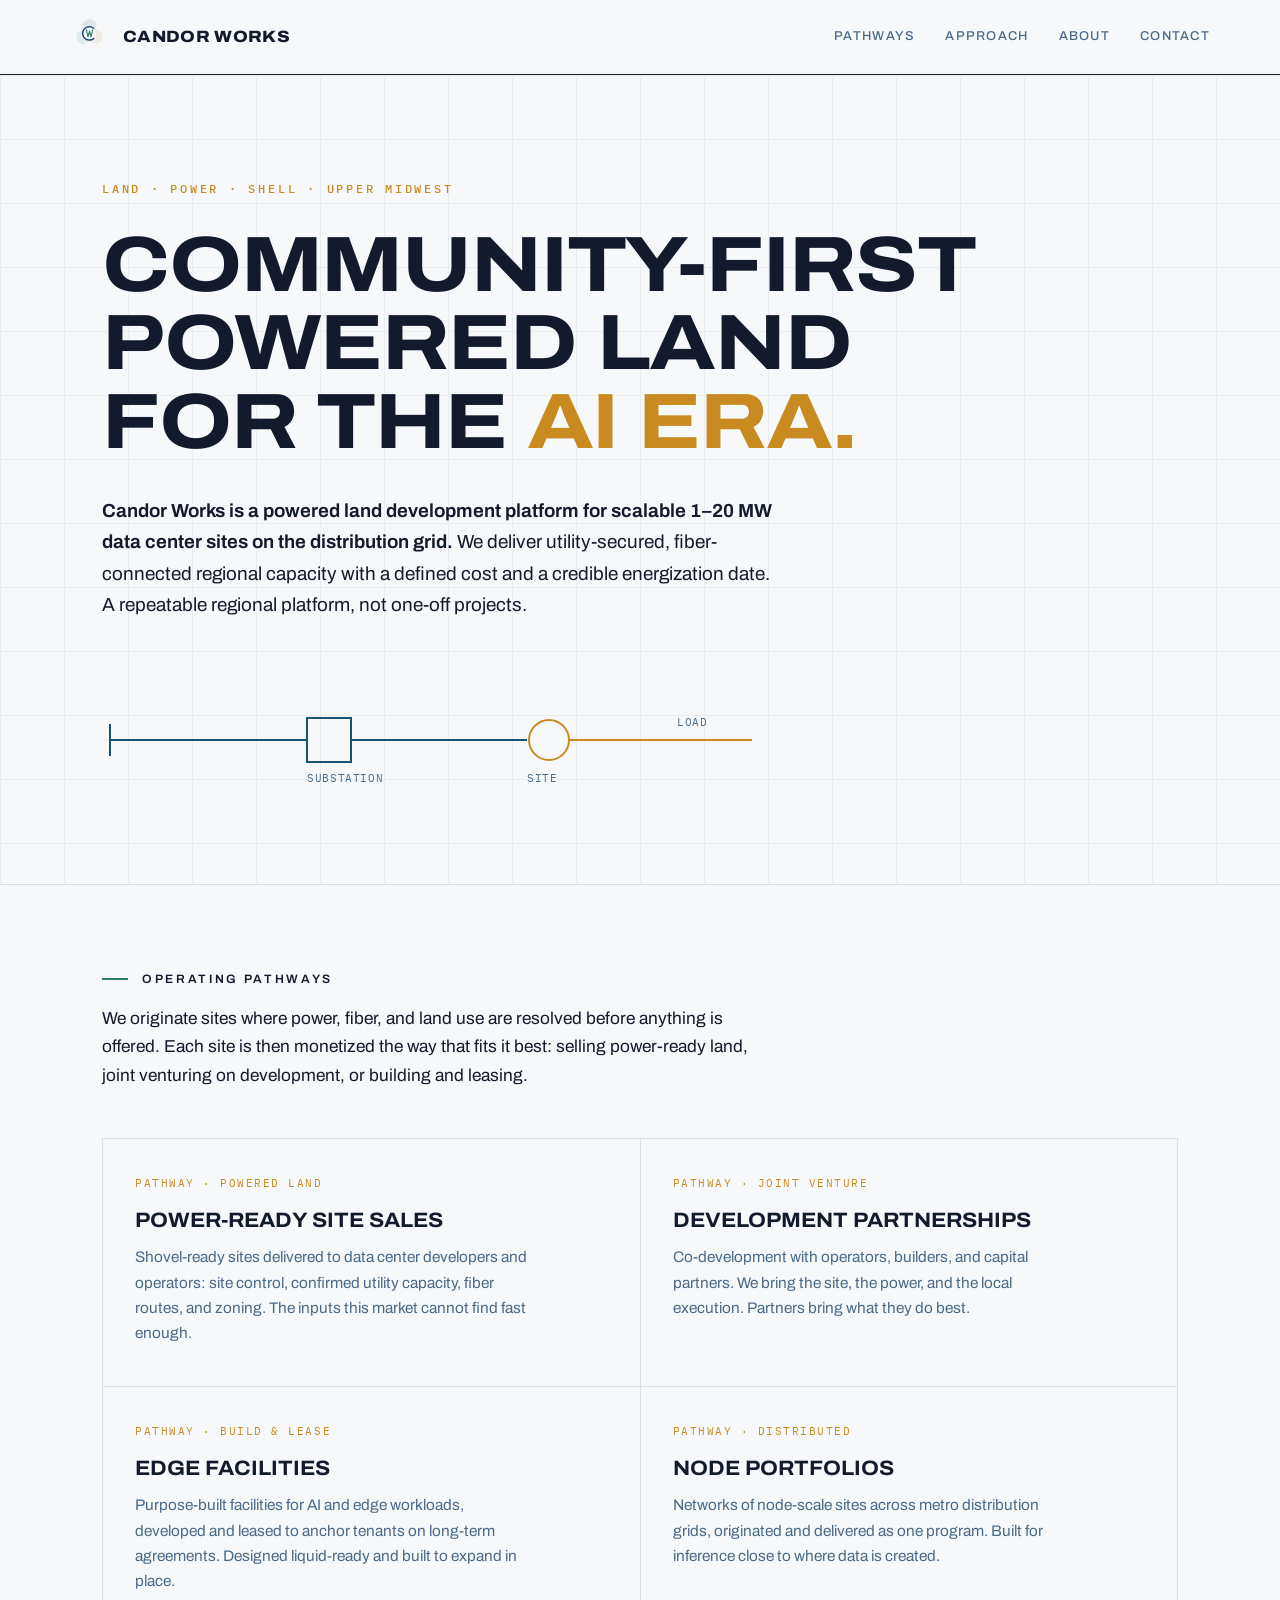
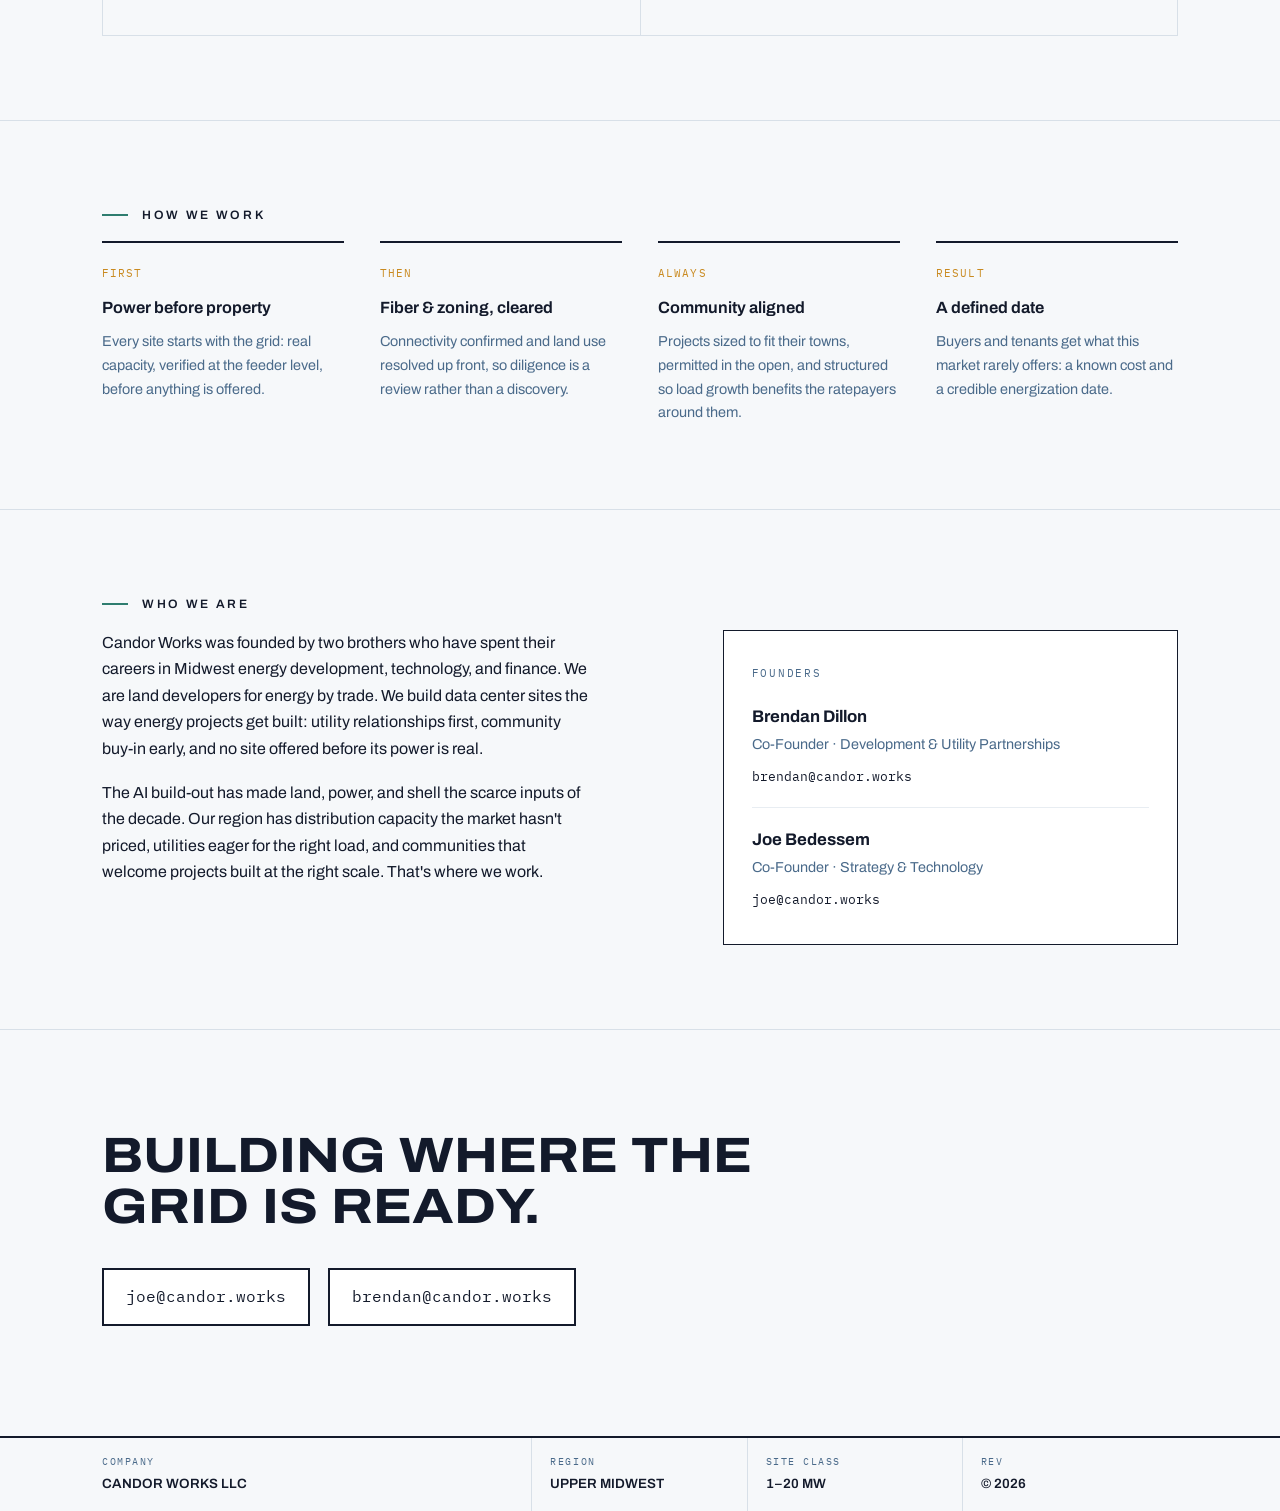
==== index.html @ 92f743b9 "Add Candor Works single-page site" ====
<!DOCTYPE html>
<html lang="en">
<head>
<meta charset="UTF-8">
<meta name="viewport" content="width=device-width, initial-scale=1.0">
<title>Candor Works | Community-first powered land for the AI era</title>
<meta name="description" content="Candor Works is a community-first powered land development platform for 1–20 MW data center sites on Upper Midwest distribution grids, delivered with utility-secured capacity, fiber, and a defined energization date.">
<link rel="preconnect" href="https://fonts.googleapis.com">
<link rel="preconnect" href="https://fonts.gstatic.com" crossorigin>
<link href="https://fonts.googleapis.com/css2?family=Archivo:wdth,wght@62..125,300..800&family=IBM+Plex+Mono:wght@400;500&display=swap" rel="stylesheet">
<style>
  :root{
    --paper:#F6F8FA;
    --ink:#131A2B;
    --slate:#4A6A8A;
    --line:#D8E0E8;
    --hair:#E8EDF2;
    --flag:#C98A20; --flagb:#E0A832; --teal:#2E7D6F; --blue:#1A5276;
    --maxw:1140px;
  }
  *{margin:0;padding:0;box-sizing:border-box}
  html{scroll-behavior:smooth}
  body{
    background:var(--paper);
    color:var(--ink);
    font-family:'Archivo',system-ui,-apple-system,sans-serif;
    line-height:1.65;
  }
  ::selection{background:var(--flag);color:#fff}
  a{color:inherit}
  .mono{font-family:'IBM Plex Mono',ui-monospace,monospace}
  .wrap{max-width:var(--maxw);margin:0 auto;padding:0 32px}

  /* header */
  .topbar{border-bottom:1px solid var(--ink);background:var(--paper);position:sticky;top:0;z-index:10}
  .toprow{display:flex;justify-content:space-between;align-items:center;padding:18px 0}
  .brand{display:flex;align-items:center;gap:14px;font-weight:800;letter-spacing:.02em;font-size:1.02rem;font-variation-settings:'wdth' 112;text-decoration:none}
  .brand svg.logo{height:38px;width:auto;display:block}
  .brand .dash{color:var(--flag)}
  nav{display:flex;gap:30px}
  nav a{font-size:.8rem;letter-spacing:.1em;text-transform:uppercase;text-decoration:none;color:var(--slate);font-weight:500}
  nav a:hover,nav a:focus-visible{color:var(--ink);outline:none}
  @media(max-width:760px){nav{display:none}}

  /* hero */
  .hero{padding:104px 0 84px;border-bottom:1px solid var(--line);background:
    linear-gradient(var(--hair) 1px, transparent 1px),
    linear-gradient(90deg, var(--hair) 1px, transparent 1px);
    background-size:64px 64px}
  .kicker{font-size:.72rem;letter-spacing:.24em;color:var(--flag);font-weight:500;margin-bottom:28px}
  h1{font-weight:740;font-variation-settings:'wdth' 116;font-size:clamp(2.5rem,6.6vw,4.9rem);
     line-height:1.0;letter-spacing:-.015em;text-transform:uppercase;max-width:17ch}
  h1 em{font-style:normal;color:var(--flag)}
  .thesis{margin-top:34px;max-width:62ch;font-size:clamp(1.02rem,1.5vw,1.18rem)}
  .thesis strong{font-weight:650}
  .oneline{margin-top:60px;width:100%;max-width:660px}
  .oneline svg{width:100%;height:auto;display:block}
  .draw{stroke:var(--blue);stroke-width:2;fill:none}
  .draw.flag{stroke:var(--flag)}
  .lbl{font-family:'IBM Plex Mono',monospace;font-size:10.5px;fill:var(--slate);letter-spacing:.06em}
  @media(prefers-reduced-motion:no-preference){
    .anim{stroke-dasharray:900;stroke-dashoffset:900;animation:draw 2.1s ease forwards .25s}
    @keyframes draw{to{stroke-dashoffset:0}}
  }

  section{padding:84px 0;border-bottom:1px solid var(--line)}
  .eyebrow{display:flex;gap:14px;align-items:center;margin-bottom:16px}
  .eyebrow .tick{width:26px;height:2px;background:var(--teal)}
  .eyebrow h2{font-size:.76rem;letter-spacing:.22em;font-weight:600;text-transform:uppercase}
  .lede{max-width:66ch;font-size:1.08rem;margin-bottom:48px;color:var(--ink)}

  /* pathways */
  .paths{display:grid;grid-template-columns:repeat(2,1fr);gap:1px;background:var(--line);border:1px solid var(--line)}
  .path{background:var(--paper);padding:36px 32px 40px;position:relative}
  .path .id{font-size:.68rem;color:var(--flag);letter-spacing:.14em;margin-bottom:16px}
  .path h3{font-size:1.3rem;font-weight:700;font-variation-settings:'wdth' 108;line-height:1.15;margin-bottom:12px;text-transform:uppercase}
  .path p{color:var(--slate);font-size:.96rem;max-width:44ch}
  @media(max-width:820px){.paths{grid-template-columns:1fr}}

  /* approach */
  .steps{display:grid;grid-template-columns:repeat(4,1fr);gap:36px}
  .step{border-top:2px solid var(--ink);padding-top:16px}
  .step .mono{font-size:.7rem;color:var(--flag);letter-spacing:.1em}
  .step h4{font-size:1.02rem;font-weight:650;margin:10px 0 8px}
  .step p{font-size:.9rem;color:var(--slate)}
  @media(max-width:860px){.steps{grid-template-columns:repeat(2,1fr)}}
  @media(max-width:520px){.steps{grid-template-columns:1fr}}

  /* about */
  .about{display:grid;grid-template-columns:1.1fr .9fr;gap:64px;align-items:start}
  .about p{max-width:54ch}
  .about p + p{margin-top:18px}
  .founders{border:1px solid var(--ink);background:#fff;padding:28px 28px 32px}
  .founders > .mono{font-size:.68rem;letter-spacing:.16em;color:var(--slate)}
  .fblock{margin-top:18px;padding-top:18px;border-top:1px solid var(--hair)}
  .fblock:first-of-type{border-top:none;padding-top:0}
  .fname{font-weight:700;font-size:1.05rem}
  .frole{color:var(--slate);font-size:.9rem;margin:2px 0 6px}
  .femail{font-family:'IBM Plex Mono',monospace;font-size:.82rem;text-decoration:none;color:var(--ink)}
  .femail:hover{color:var(--blue)}
  @media(max-width:860px){.about{grid-template-columns:1fr}}

  /* contact */
  .contact{padding:100px 0 110px;border-bottom:none;text-align:left}
  .contact h2{font-size:clamp(1.9rem,4.4vw,3.1rem);font-weight:740;font-variation-settings:'wdth' 114;
    text-transform:uppercase;line-height:1.03;max-width:20ch}
  .mails{display:flex;gap:18px;flex-wrap:wrap;margin-top:36px}
  .mail{display:inline-block;font-family:'IBM Plex Mono',monospace;font-size:.98rem;
    color:var(--ink);text-decoration:none;border:2px solid var(--ink);padding:14px 22px;
    transition:background .15s,color .15s;background:#fff}
  .mail:hover,.mail:focus-visible{background:var(--blue);border-color:var(--blue);color:#fff;outline:none}
  .mail:focus-visible{box-shadow:0 0 0 3px var(--flag)}

  footer{border-top:2px solid var(--ink)}
  .tblock{display:grid;grid-template-columns:2fr 1fr 1fr 1fr}
  .tcell{border-right:1px solid var(--line);padding:16px 18px}
  .tcell:first-child{padding-left:0}
  .tcell:last-child{border-right:none}
  .tcell .mono{font-size:.6rem;letter-spacing:.16em;color:var(--slate);display:block;margin-bottom:3px}
  .tcell div:last-child{font-size:.84rem;font-weight:600}
  @media(max-width:720px){.tblock{grid-template-columns:1fr 1fr}.tcell{padding-left:0}}
</style>
</head>
<body>

<div class="topbar">
  <div class="wrap toprow">
    <a class="brand" href="#top"><svg class="logo" viewBox="0 0 76 74" fill="none" role="img" aria-label="Candor Works mark"><path d="M49.95 22.44L38.00 29.34L26.05 22.44L26.05 8.64L38.00 1.74L49.95 8.64z" fill="#1a5276" opacity="0.1" stroke="#1a5276" stroke-width="1.3"/><path d="M25.48 23.43L37.43 30.33L37.43 44.13L25.48 51.03L13.53 44.13L13.53 30.33z" fill="#2e7d6f" opacity="0.1" stroke="#2e7d6f" stroke-width="1.3"/><path d="M38.57 44.13L38.57 30.33L50.52 23.43L62.47 30.33L62.47 44.13L50.52 51.03z" fill="#c98a20" opacity="0.1" stroke="#c98a20" stroke-width="1.3"/><circle cx="38" cy="30" r="13" fill="white"/><path d="M46 20 A13 13 0 1 0 46 40" stroke="#1a5276" stroke-width="3" fill="none" stroke-linecap="round"/><path d="M32 23L35 37L38 25.5L41 37L44 23" stroke="#2e7d6f" stroke-width="2.2" fill="none" stroke-linecap="round" stroke-linejoin="round"/></svg><span>CANDOR&nbsp;WORKS</span></a>
    <nav>
      <a href="#pathways">Pathways</a>
      <a href="#approach">Approach</a>
      <a href="#about">About</a>
      <a href="#contact">Contact</a>
    </nav>
  </div>
</div>

<div class="hero" id="top">
  <div class="wrap">
    <div class="kicker mono">LAND · POWER · SHELL · UPPER MIDWEST</div>
    <h1>Community-first powered land for the <em>AI era.</em></h1>
    <p class="thesis"><strong>Candor Works is a powered land development platform for scalable 1–20&nbsp;MW data center sites on the distribution grid.</strong> We deliver utility-secured, fiber-connected regional capacity with a defined cost and a credible energization date. A repeatable regional platform, not one-off projects.</p>
    <div class="oneline" aria-hidden="true">
      <svg viewBox="0 0 660 120" xmlns="http://www.w3.org/2000/svg">
        <line class="draw anim" x1="8" y1="60" x2="205" y2="60"/>
        <rect class="draw" x="205" y="38" width="44" height="44"/>
        <line class="draw anim" x1="249" y1="60" x2="425" y2="60"/>
        <circle class="draw flag" cx="447" cy="60" r="20"/>
        <line class="draw anim flag" x1="467" y1="60" x2="650" y2="60"/>
        <line class="draw" x1="8" y1="44" x2="8" y2="76"/>
        <text class="lbl" x="205" y="102">SUBSTATION</text>
        <text class="lbl" x="425" y="102">SITE</text>
        <text class="lbl" x="575" y="46">LOAD</text>
      </svg>
    </div>
  </div>
</div>

<section id="pathways">
  <div class="wrap">
    <div class="eyebrow"><div class="tick"></div><h2>Operating pathways</h2></div>
    <p class="lede">We originate sites where power, fiber, and land use are resolved before anything is offered. Each site is then monetized the way that fits it best: selling power-ready land, joint venturing on development, or building and leasing.</p>
    <div class="paths">
      <div class="path">
        <div class="id mono">PATHWAY · POWERED LAND</div>
        <h3>Power-Ready Site Sales</h3>
        <p>Shovel-ready sites delivered to data center developers and operators: site control, confirmed utility capacity, fiber routes, and zoning. The inputs this market cannot find fast enough.</p>
      </div>
      <div class="path">
        <div class="id mono">PATHWAY · JOINT VENTURE</div>
        <h3>Development Partnerships</h3>
        <p>Co-development with operators, builders, and capital partners. We bring the site, the power, and the local execution. Partners bring what they do best.</p>
      </div>
      <div class="path">
        <div class="id mono">PATHWAY · BUILD &amp; LEASE</div>
        <h3>Edge Facilities</h3>
        <p>Purpose-built facilities for AI and edge workloads, developed and leased to anchor tenants on long-term agreements. Designed liquid-ready and built to expand in place.</p>
      </div>
      <div class="path">
        <div class="id mono">PATHWAY · DISTRIBUTED</div>
        <h3>Node Portfolios</h3>
        <p>Networks of node-scale sites across metro distribution grids, originated and delivered as one program. Built for inference close to where data is created.</p>
      </div>
    </div>
  </div>
</section>

<section id="approach">
  <div class="wrap">
    <div class="eyebrow"><div class="tick"></div><h2>How we work</h2></div>
    <div class="steps">
      <div class="step">
        <span class="mono">FIRST</span>
        <h4>Power before property</h4>
        <p>Every site starts with the grid: real capacity, verified at the feeder level, before anything is offered.</p>
      </div>
      <div class="step">
        <span class="mono">THEN</span>
        <h4>Fiber &amp; zoning, cleared</h4>
        <p>Connectivity confirmed and land use resolved up front, so diligence is a review rather than a discovery.</p>
      </div>
      <div class="step">
        <span class="mono">ALWAYS</span>
        <h4>Community aligned</h4>
        <p>Projects sized to fit their towns, permitted in the open, and structured so load growth benefits the ratepayers around them.</p>
      </div>
      <div class="step">
        <span class="mono">RESULT</span>
        <h4>A defined date</h4>
        <p>Buyers and tenants get what this market rarely offers: a known cost and a credible energization date.</p>
      </div>
    </div>
  </div>
</section>

<section id="about">
  <div class="wrap">
    <div class="eyebrow"><div class="tick"></div><h2>Who we are</h2></div>
    <div class="about">
      <div>
        <p>Candor Works was founded by two brothers who have spent their careers in Midwest energy development, technology, and finance. We are land developers for energy by trade. We build data center sites the way energy projects get built: utility relationships first, community buy-in early, and no site offered before its power is real.</p>
        <p>The AI build-out has made land, power, and shell the scarce inputs of the decade. Our region has distribution capacity the market hasn't priced, utilities eager for the right load, and communities that welcome projects built at the right scale. That's where we work.</p>
      </div>
      <div class="founders">
        <span class="mono">FOUNDERS</span>
        <div class="fblock">
          <div class="fname">Brendan Dillon</div>
          <div class="frole">Co-Founder · Development &amp; Utility Partnerships</div>
          <a class="femail" href="mailto:brendan@candor.works">brendan@candor.works</a>
        </div>
        <div class="fblock">
          <div class="fname">Joe Bedessem</div>
          <div class="frole">Co-Founder · Strategy &amp; Technology</div>
          <a class="femail" href="mailto:joe@candor.works">joe@candor.works</a>
        </div>
      </div>
    </div>
  </div>
</section>

<section class="contact" id="contact">
  <div class="wrap">
    <h2>Building where the grid is ready.</h2>
    <div class="mails">
      <a class="mail" href="mailto:joe@candor.works">joe@candor.works</a>
      <a class="mail" href="mailto:brendan@candor.works">brendan@candor.works</a>
    </div>
  </div>
</section>

<footer>
  <div class="wrap">
    <div class="tblock">
      <div class="tcell"><span class="mono">COMPANY</span><div>CANDOR WORKS LLC</div></div>
      <div class="tcell"><span class="mono">REGION</span><div>UPPER MIDWEST</div></div>
      <div class="tcell"><span class="mono">SITE CLASS</span><div>1–20 MW</div></div>
      <div class="tcell"><span class="mono">REV</span><div>© 2026</div></div>
    </div>
  </div>
</footer>
</body>
</html>
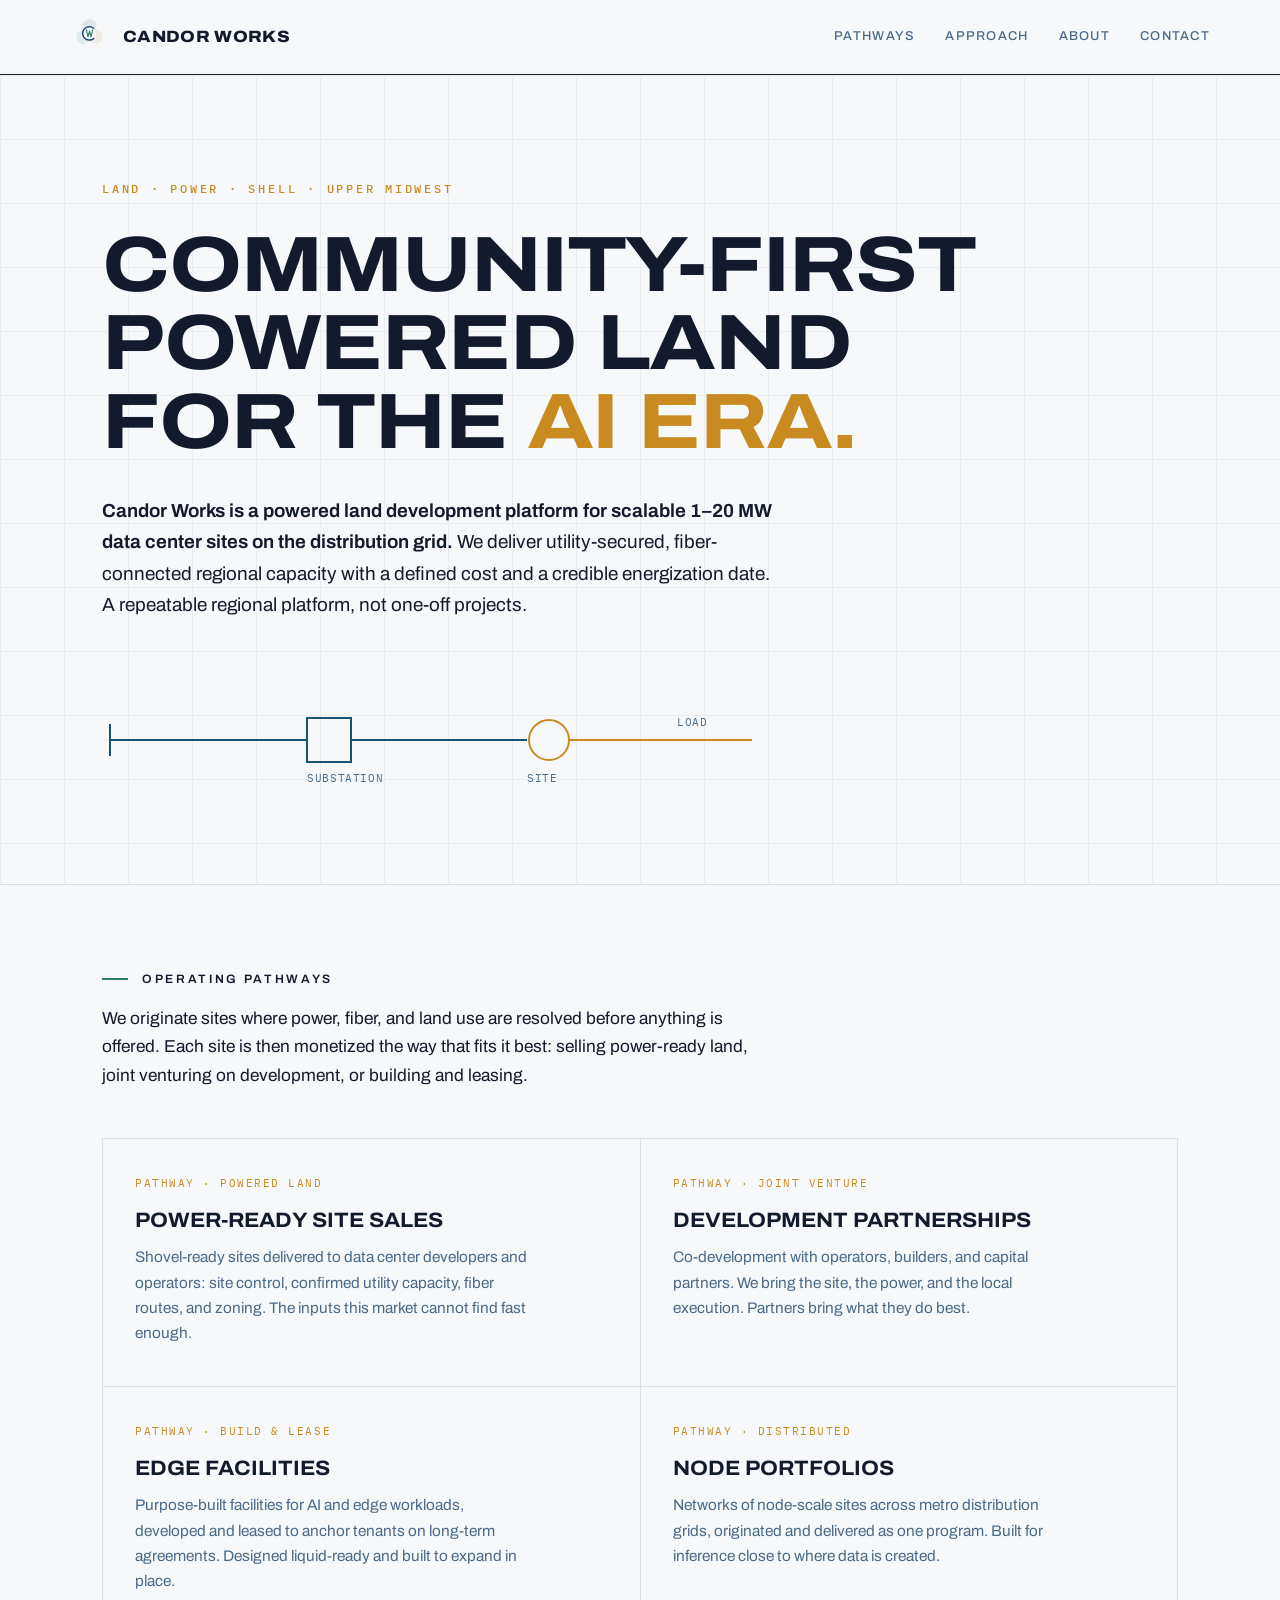
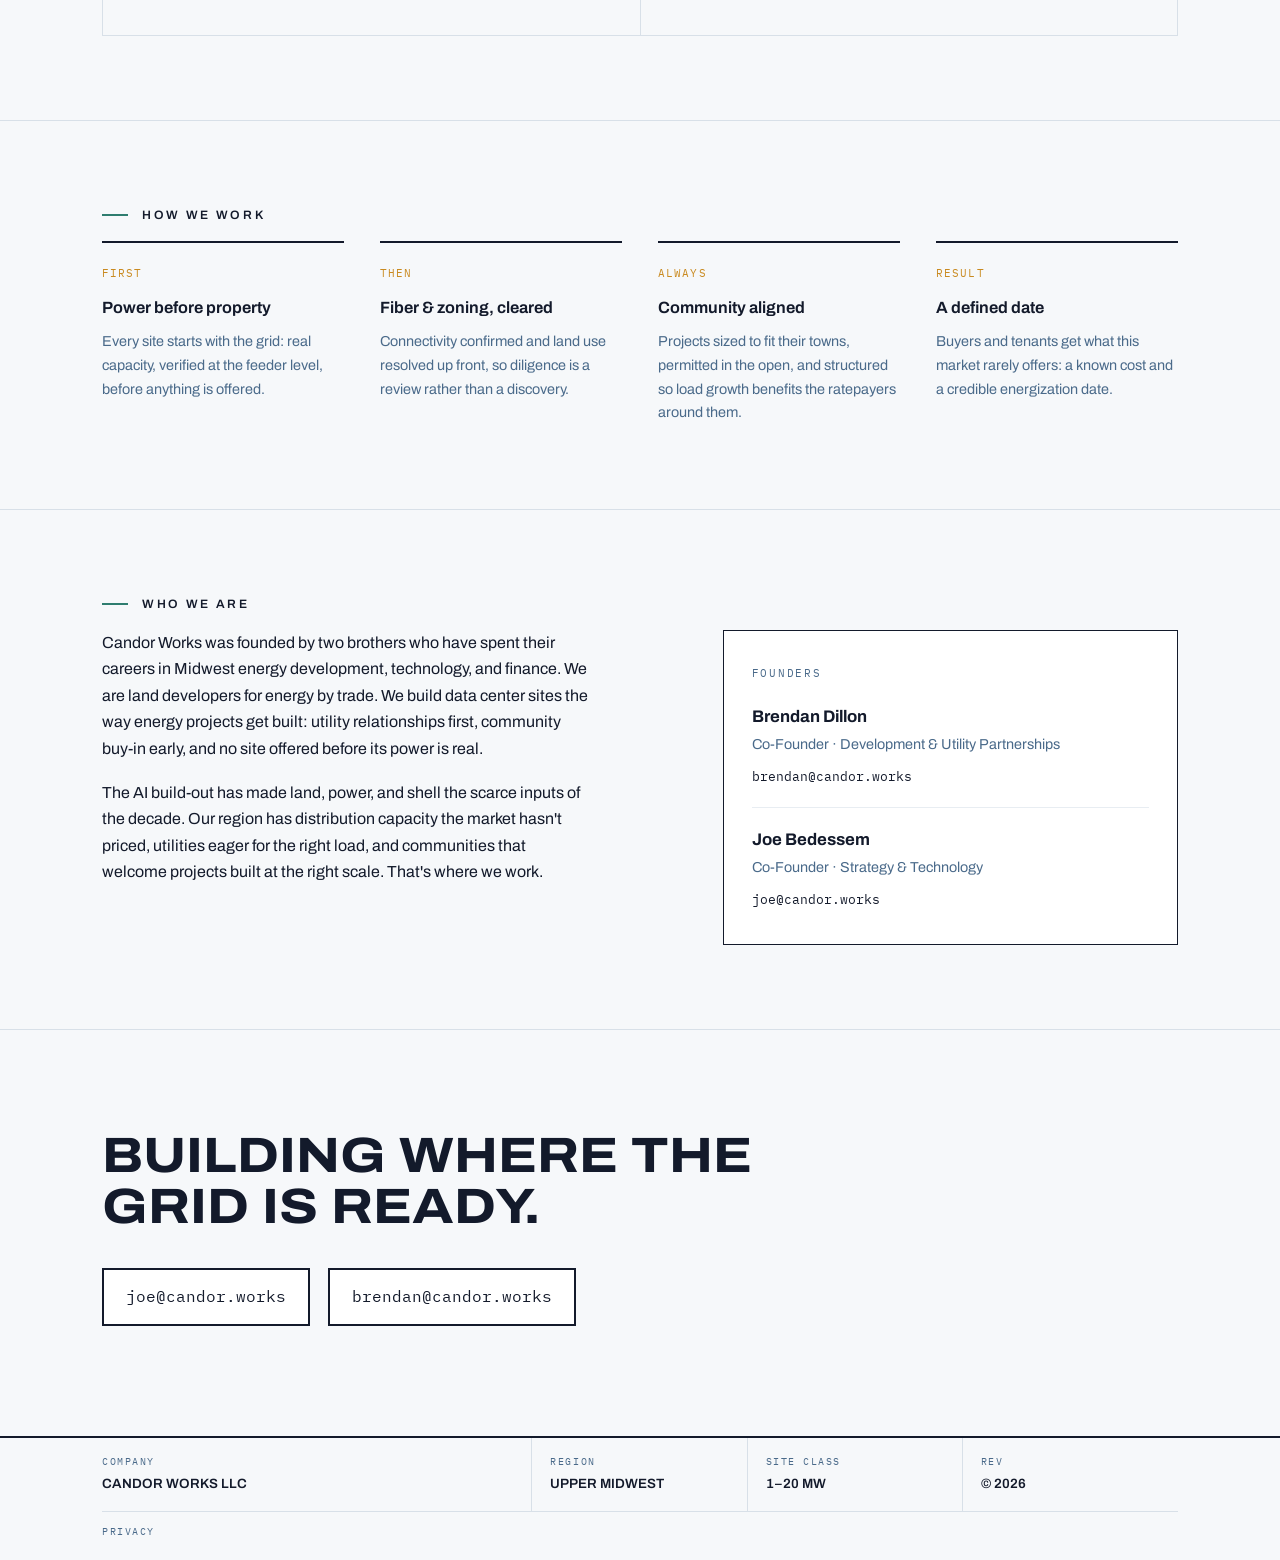
==== commit 017e5700: "Add visitor measurement, a privacy page and a loading policy" ====
--- a/index.html
+++ b/index.html
@@ -2,124 +2,19 @@
 <html lang="en">
 <head>
 <meta charset="UTF-8">
+<!-- What this page is allowed to load: its own files, and Google's tag for visitor measurement (the Google addresses
+     are the ones Google lists for Analytics without advertising features). A new script, font, picture or embed from
+     any other address will not load until it is added to this line. -->
+<meta http-equiv="Content-Security-Policy" content="default-src 'none'; script-src 'self' https://www.googletagmanager.com; style-src 'self'; font-src 'self'; img-src 'self' https://www.googletagmanager.com https://*.google-analytics.com; connect-src https://www.googletagmanager.com https://*.google-analytics.com https://*.google.com; base-uri 'none'; form-action 'none'">
 <meta name="viewport" content="width=device-width, initial-scale=1.0">
 <title>Candor Works | Community-first powered land for the AI era</title>
 <meta name="description" content="Candor Works is a community-first powered land development platform for 1–20 MW data center sites on Upper Midwest distribution grids, delivered with utility-secured capacity, fiber, and a defined energization date.">
-<link rel="preconnect" href="https://fonts.googleapis.com">
-<link rel="preconnect" href="https://fonts.gstatic.com" crossorigin>
-<link href="https://fonts.googleapis.com/css2?family=Archivo:wdth,wght@62..125,300..800&family=IBM+Plex+Mono:wght@400;500&display=swap" rel="stylesheet">
-<style>
-  :root{
-    --paper:#F6F8FA;
-    --ink:#131A2B;
-    --slate:#4A6A8A;
-    --line:#D8E0E8;
-    --hair:#E8EDF2;
-    --flag:#C98A20; --flagb:#E0A832; --teal:#2E7D6F; --blue:#1A5276;
-    --maxw:1140px;
-  }
-  *{margin:0;padding:0;box-sizing:border-box}
-  html{scroll-behavior:smooth}
-  body{
-    background:var(--paper);
-    color:var(--ink);
-    font-family:'Archivo',system-ui,-apple-system,sans-serif;
-    line-height:1.65;
-  }
-  ::selection{background:var(--flag);color:#fff}
-  a{color:inherit}
-  .mono{font-family:'IBM Plex Mono',ui-monospace,monospace}
-  .wrap{max-width:var(--maxw);margin:0 auto;padding:0 32px}
-
-  /* header */
-  .topbar{border-bottom:1px solid var(--ink);background:var(--paper);position:sticky;top:0;z-index:10}
-  .toprow{display:flex;justify-content:space-between;align-items:center;padding:18px 0}
-  .brand{display:flex;align-items:center;gap:14px;font-weight:800;letter-spacing:.02em;font-size:1.02rem;font-variation-settings:'wdth' 112;text-decoration:none}
-  .brand svg.logo{height:38px;width:auto;display:block}
-  .brand .dash{color:var(--flag)}
-  nav{display:flex;gap:30px}
-  nav a{font-size:.8rem;letter-spacing:.1em;text-transform:uppercase;text-decoration:none;color:var(--slate);font-weight:500}
-  nav a:hover,nav a:focus-visible{color:var(--ink);outline:none}
-  @media(max-width:760px){nav{display:none}}
-
-  /* hero */
-  .hero{padding:104px 0 84px;border-bottom:1px solid var(--line);background:
-    linear-gradient(var(--hair) 1px, transparent 1px),
-    linear-gradient(90deg, var(--hair) 1px, transparent 1px);
-    background-size:64px 64px}
-  .kicker{font-size:.72rem;letter-spacing:.24em;color:var(--flag);font-weight:500;margin-bottom:28px}
-  h1{font-weight:740;font-variation-settings:'wdth' 116;font-size:clamp(2.5rem,6.6vw,4.9rem);
-     line-height:1.0;letter-spacing:-.015em;text-transform:uppercase;max-width:17ch}
-  h1 em{font-style:normal;color:var(--flag)}
-  .thesis{margin-top:34px;max-width:62ch;font-size:clamp(1.02rem,1.5vw,1.18rem)}
-  .thesis strong{font-weight:650}
-  .oneline{margin-top:60px;width:100%;max-width:660px}
-  .oneline svg{width:100%;height:auto;display:block}
-  .draw{stroke:var(--blue);stroke-width:2;fill:none}
-  .draw.flag{stroke:var(--flag)}
-  .lbl{font-family:'IBM Plex Mono',monospace;font-size:10.5px;fill:var(--slate);letter-spacing:.06em}
-  @media(prefers-reduced-motion:no-preference){
-    .anim{stroke-dasharray:900;stroke-dashoffset:900;animation:draw 2.1s ease forwards .25s}
-    @keyframes draw{to{stroke-dashoffset:0}}
-  }
-
-  section{padding:84px 0;border-bottom:1px solid var(--line)}
-  .eyebrow{display:flex;gap:14px;align-items:center;margin-bottom:16px}
-  .eyebrow .tick{width:26px;height:2px;background:var(--teal)}
-  .eyebrow h2{font-size:.76rem;letter-spacing:.22em;font-weight:600;text-transform:uppercase}
-  .lede{max-width:66ch;font-size:1.08rem;margin-bottom:48px;color:var(--ink)}
-
-  /* pathways */
-  .paths{display:grid;grid-template-columns:repeat(2,1fr);gap:1px;background:var(--line);border:1px solid var(--line)}
-  .path{background:var(--paper);padding:36px 32px 40px;position:relative}
-  .path .id{font-size:.68rem;color:var(--flag);letter-spacing:.14em;margin-bottom:16px}
-  .path h3{font-size:1.3rem;font-weight:700;font-variation-settings:'wdth' 108;line-height:1.15;margin-bottom:12px;text-transform:uppercase}
-  .path p{color:var(--slate);font-size:.96rem;max-width:44ch}
-  @media(max-width:820px){.paths{grid-template-columns:1fr}}
-
-  /* approach */
-  .steps{display:grid;grid-template-columns:repeat(4,1fr);gap:36px}
-  .step{border-top:2px solid var(--ink);padding-top:16px}
-  .step .mono{font-size:.7rem;color:var(--flag);letter-spacing:.1em}
-  .step h4{font-size:1.02rem;font-weight:650;margin:10px 0 8px}
-  .step p{font-size:.9rem;color:var(--slate)}
-  @media(max-width:860px){.steps{grid-template-columns:repeat(2,1fr)}}
-  @media(max-width:520px){.steps{grid-template-columns:1fr}}
-
-  /* about */
-  .about{display:grid;grid-template-columns:1.1fr .9fr;gap:64px;align-items:start}
-  .about p{max-width:54ch}
-  .about p + p{margin-top:18px}
-  .founders{border:1px solid var(--ink);background:#fff;padding:28px 28px 32px}
-  .founders > .mono{font-size:.68rem;letter-spacing:.16em;color:var(--slate)}
-  .fblock{margin-top:18px;padding-top:18px;border-top:1px solid var(--hair)}
-  .fblock:first-of-type{border-top:none;padding-top:0}
-  .fname{font-weight:700;font-size:1.05rem}
-  .frole{color:var(--slate);font-size:.9rem;margin:2px 0 6px}
-  .femail{font-family:'IBM Plex Mono',monospace;font-size:.82rem;text-decoration:none;color:var(--ink)}
-  .femail:hover{color:var(--blue)}
-  @media(max-width:860px){.about{grid-template-columns:1fr}}
-
-  /* contact */
-  .contact{padding:100px 0 110px;border-bottom:none;text-align:left}
-  .contact h2{font-size:clamp(1.9rem,4.4vw,3.1rem);font-weight:740;font-variation-settings:'wdth' 114;
-    text-transform:uppercase;line-height:1.03;max-width:20ch}
-  .mails{display:flex;gap:18px;flex-wrap:wrap;margin-top:36px}
-  .mail{display:inline-block;font-family:'IBM Plex Mono',monospace;font-size:.98rem;
-    color:var(--ink);text-decoration:none;border:2px solid var(--ink);padding:14px 22px;
-    transition:background .15s,color .15s;background:#fff}
-  .mail:hover,.mail:focus-visible{background:var(--blue);border-color:var(--blue);color:#fff;outline:none}
-  .mail:focus-visible{box-shadow:0 0 0 3px var(--flag)}
-
-  footer{border-top:2px solid var(--ink)}
-  .tblock{display:grid;grid-template-columns:2fr 1fr 1fr 1fr}
-  .tcell{border-right:1px solid var(--line);padding:16px 18px}
-  .tcell:first-child{padding-left:0}
-  .tcell:last-child{border-right:none}
-  .tcell .mono{font-size:.6rem;letter-spacing:.16em;color:var(--slate);display:block;margin-bottom:3px}
-  .tcell div:last-child{font-size:.84rem;font-weight:600}
-  @media(max-width:720px){.tblock{grid-template-columns:1fr 1fr}.tcell{padding-left:0}}
-</style>
+<link rel="preload" href="/assets/fonts/archivo-latin.woff2" as="font" type="font/woff2" crossorigin>
+<link rel="stylesheet" href="/assets/site.css">
+<!-- Visitor measurement (Google Analytics). Our settings first, then Google's tag. The notice is at /privacy/.
+     The tag below belongs with the Analytics ID named at the top of measure.js: change the two together. -->
+<script src="/assets/measure.js"></script>
+<script async src="https://www.googletagmanager.com/gtm.js?id=GTM-N2B2TFKS"></script>
 </head>
 <body>
 
@@ -226,12 +121,12 @@
         <div class="fblock">
           <div class="fname">Brendan Dillon</div>
           <div class="frole">Co-Founder · Development &amp; Utility Partnerships</div>
-          <a class="femail" href="mailto:brendan@candor.works">brendan@candor.works</a>
+          <a class="femail" id="email-brendan-founders" href="mailto:brendan@candor.works">brendan@candor.works</a>
         </div>
         <div class="fblock">
           <div class="fname">Joe Bedessem</div>
           <div class="frole">Co-Founder · Strategy &amp; Technology</div>
-          <a class="femail" href="mailto:joe@candor.works">joe@candor.works</a>
+          <a class="femail" id="email-joe-founders" href="mailto:joe@candor.works">joe@candor.works</a>
         </div>
       </div>
     </div>
@@ -242,8 +137,8 @@
   <div class="wrap">
     <h2>Building where the grid is ready.</h2>
     <div class="mails">
-      <a class="mail" href="mailto:joe@candor.works">joe@candor.works</a>
-      <a class="mail" href="mailto:brendan@candor.works">brendan@candor.works</a>
+      <a class="mail" id="email-joe-contact" href="mailto:joe@candor.works">joe@candor.works</a>
+      <a class="mail" id="email-brendan-contact" href="mailto:brendan@candor.works">brendan@candor.works</a>
     </div>
   </div>
 </section>
@@ -256,6 +151,7 @@
       <div class="tcell"><span class="mono">SITE CLASS</span><div>1–20 MW</div></div>
       <div class="tcell"><span class="mono">REV</span><div>© 2026</div></div>
     </div>
+    <div class="legal mono"><a href="/privacy/">Privacy</a></div>
   </div>
 </footer>
 </body>
--- a/assets/site.css
+++ b/assets/site.css
@@ -0,0 +1,149 @@
+/* candor.works - one style sheet for the home page and the privacy page.
+   The typefaces are served from this site (assets/fonts, SIL Open Font License - see the two OFL files there).
+   The rules below are Google Fonts' own for Archivo (variable: width 62-125, weight 300-800) and IBM Plex Mono. */
+@font-face{font-family:'Archivo';font-style:normal;font-weight:300 800;font-stretch:62% 125%;font-display:swap;
+  src:url(fonts/archivo-latin-ext.woff2) format('woff2');
+  unicode-range:U+0100-02BA,U+02BD-02C5,U+02C7-02CC,U+02CE-02D7,U+02DD-02FF,U+0304,U+0308,U+0329,U+1D00-1DBF,U+1E00-1E9F,U+1EF2-1EFF,U+2020,U+20A0-20AB,U+20AD-20C4,U+2113,U+2C60-2C7F,U+A720-A7FF}
+@font-face{font-family:'Archivo';font-style:normal;font-weight:300 800;font-stretch:62% 125%;font-display:swap;
+  src:url(fonts/archivo-latin.woff2) format('woff2');
+  unicode-range:U+0000-00FF,U+0131,U+0152-0153,U+02BB-02BC,U+02C6,U+02DA,U+02DC,U+0304,U+0308,U+0329,U+2000-206F,U+20AC,U+2122,U+2191,U+2193,U+2212,U+2215,U+FEFF,U+FFFD}
+@font-face{font-family:'IBM Plex Mono';font-style:normal;font-weight:400;font-display:swap;
+  src:url(fonts/ibm-plex-mono-400-latin-ext.woff2) format('woff2');
+  unicode-range:U+0100-02BA,U+02BD-02C5,U+02C7-02CC,U+02CE-02D7,U+02DD-02FF,U+0304,U+0308,U+0329,U+1D00-1DBF,U+1E00-1E9F,U+1EF2-1EFF,U+2020,U+20A0-20AB,U+20AD-20C4,U+2113,U+2C60-2C7F,U+A720-A7FF}
+@font-face{font-family:'IBM Plex Mono';font-style:normal;font-weight:400;font-display:swap;
+  src:url(fonts/ibm-plex-mono-400-latin.woff2) format('woff2');
+  unicode-range:U+0000-00FF,U+0131,U+0152-0153,U+02BB-02BC,U+02C6,U+02DA,U+02DC,U+0304,U+0308,U+0329,U+2000-206F,U+20AC,U+2122,U+2191,U+2193,U+2212,U+2215,U+FEFF,U+FFFD}
+@font-face{font-family:'IBM Plex Mono';font-style:normal;font-weight:500;font-display:swap;
+  src:url(fonts/ibm-plex-mono-500-latin-ext.woff2) format('woff2');
+  unicode-range:U+0100-02BA,U+02BD-02C5,U+02C7-02CC,U+02CE-02D7,U+02DD-02FF,U+0304,U+0308,U+0329,U+1D00-1DBF,U+1E00-1E9F,U+1EF2-1EFF,U+2020,U+20A0-20AB,U+20AD-20C4,U+2113,U+2C60-2C7F,U+A720-A7FF}
+@font-face{font-family:'IBM Plex Mono';font-style:normal;font-weight:500;font-display:swap;
+  src:url(fonts/ibm-plex-mono-500-latin.woff2) format('woff2');
+  unicode-range:U+0000-00FF,U+0131,U+0152-0153,U+02BB-02BC,U+02C6,U+02DA,U+02DC,U+0304,U+0308,U+0329,U+2000-206F,U+20AC,U+2122,U+2191,U+2193,U+2212,U+2215,U+FEFF,U+FFFD}
+
+:root{
+  --paper:#F6F8FA;
+  --ink:#131A2B;
+  --slate:#4A6A8A;
+  --line:#D8E0E8;
+  --hair:#E8EDF2;
+  --flag:#C98A20; --flagb:#E0A832; --teal:#2E7D6F; --blue:#1A5276;
+  --maxw:1140px;
+}
+*{margin:0;padding:0;box-sizing:border-box}
+html{scroll-behavior:smooth}
+body{
+  background:var(--paper);
+  color:var(--ink);
+  font-family:'Archivo',system-ui,-apple-system,sans-serif;
+  line-height:1.65;
+}
+::selection{background:var(--flag);color:#fff}
+a{color:inherit}
+.mono{font-family:'IBM Plex Mono',ui-monospace,monospace}
+.wrap{max-width:var(--maxw);margin:0 auto;padding:0 32px}
+
+/* header */
+.topbar{border-bottom:1px solid var(--ink);background:var(--paper);position:sticky;top:0;z-index:10}
+.toprow{display:flex;justify-content:space-between;align-items:center;padding:18px 0}
+.brand{display:flex;align-items:center;gap:14px;font-weight:800;letter-spacing:.02em;font-size:1.02rem;font-variation-settings:'wdth' 112;text-decoration:none}
+.brand svg.logo{height:38px;width:auto;display:block}
+.brand .dash{color:var(--flag)}
+nav{display:flex;gap:30px}
+nav a{font-size:.8rem;letter-spacing:.1em;text-transform:uppercase;text-decoration:none;color:var(--slate);font-weight:500}
+nav a:hover,nav a:focus-visible{color:var(--ink);outline:none}
+@media(max-width:760px){nav{display:none}}
+
+/* hero */
+.hero{padding:104px 0 84px;border-bottom:1px solid var(--line);background:
+  linear-gradient(var(--hair) 1px, transparent 1px),
+  linear-gradient(90deg, var(--hair) 1px, transparent 1px);
+  background-size:64px 64px}
+.kicker{font-size:.72rem;letter-spacing:.24em;color:var(--flag);font-weight:500;margin-bottom:28px}
+h1{font-weight:740;font-variation-settings:'wdth' 116;font-size:clamp(2.5rem,6.6vw,4.9rem);
+   line-height:1.0;letter-spacing:-.015em;text-transform:uppercase;max-width:17ch}
+h1 em{font-style:normal;color:var(--flag)}
+.thesis{margin-top:34px;max-width:62ch;font-size:clamp(1.02rem,1.5vw,1.18rem)}
+.thesis strong{font-weight:650}
+.oneline{margin-top:60px;width:100%;max-width:660px}
+.oneline svg{width:100%;height:auto;display:block}
+.draw{stroke:var(--blue);stroke-width:2;fill:none}
+.draw.flag{stroke:var(--flag)}
+.lbl{font-family:'IBM Plex Mono',monospace;font-size:10.5px;fill:var(--slate);letter-spacing:.06em}
+@media(prefers-reduced-motion:no-preference){
+  .anim{stroke-dasharray:900;stroke-dashoffset:900;animation:draw 2.1s ease forwards .25s}
+  @keyframes draw{to{stroke-dashoffset:0}}
+}
+
+section{padding:84px 0;border-bottom:1px solid var(--line)}
+.eyebrow{display:flex;gap:14px;align-items:center;margin-bottom:16px}
+.eyebrow .tick{width:26px;height:2px;background:var(--teal)}
+.eyebrow h2{font-size:.76rem;letter-spacing:.22em;font-weight:600;text-transform:uppercase}
+.lede{max-width:66ch;font-size:1.08rem;margin-bottom:48px;color:var(--ink)}
+
+/* pathways */
+.paths{display:grid;grid-template-columns:repeat(2,1fr);gap:1px;background:var(--line);border:1px solid var(--line)}
+.path{background:var(--paper);padding:36px 32px 40px;position:relative}
+.path .id{font-size:.68rem;color:var(--flag);letter-spacing:.14em;margin-bottom:16px}
+.path h3{font-size:1.3rem;font-weight:700;font-variation-settings:'wdth' 108;line-height:1.15;margin-bottom:12px;text-transform:uppercase}
+.path p{color:var(--slate);font-size:.96rem;max-width:44ch}
+@media(max-width:820px){.paths{grid-template-columns:1fr}}
+
+/* approach */
+.steps{display:grid;grid-template-columns:repeat(4,1fr);gap:36px}
+.step{border-top:2px solid var(--ink);padding-top:16px}
+.step .mono{font-size:.7rem;color:var(--flag);letter-spacing:.1em}
+.step h4{font-size:1.02rem;font-weight:650;margin:10px 0 8px}
+.step p{font-size:.9rem;color:var(--slate)}
+@media(max-width:860px){.steps{grid-template-columns:repeat(2,1fr)}}
+@media(max-width:520px){.steps{grid-template-columns:1fr}}
+
+/* about */
+.about{display:grid;grid-template-columns:1.1fr .9fr;gap:64px;align-items:start}
+.about p{max-width:54ch}
+.about p + p{margin-top:18px}
+.founders{border:1px solid var(--ink);background:#fff;padding:28px 28px 32px}
+.founders > .mono{font-size:.68rem;letter-spacing:.16em;color:var(--slate)}
+.fblock{margin-top:18px;padding-top:18px;border-top:1px solid var(--hair)}
+.fblock:first-of-type{border-top:none;padding-top:0}
+.fname{font-weight:700;font-size:1.05rem}
+.frole{color:var(--slate);font-size:.9rem;margin:2px 0 6px}
+.femail{font-family:'IBM Plex Mono',monospace;font-size:.82rem;text-decoration:none;color:var(--ink)}
+.femail:hover{color:var(--blue)}
+@media(max-width:860px){.about{grid-template-columns:1fr}}
+
+/* contact */
+.contact{padding:100px 0 110px;border-bottom:none;text-align:left}
+.contact h2{font-size:clamp(1.9rem,4.4vw,3.1rem);font-weight:740;font-variation-settings:'wdth' 114;
+  text-transform:uppercase;line-height:1.03;max-width:20ch}
+.mails{display:flex;gap:18px;flex-wrap:wrap;margin-top:36px}
+.mail{display:inline-block;font-family:'IBM Plex Mono',monospace;font-size:.98rem;
+  color:var(--ink);text-decoration:none;border:2px solid var(--ink);padding:14px 22px;
+  transition:background .15s,color .15s;background:#fff}
+.mail:hover,.mail:focus-visible{background:var(--blue);border-color:var(--blue);color:#fff;outline:none}
+.mail:focus-visible{box-shadow:0 0 0 3px var(--flag)}
+
+footer{border-top:2px solid var(--ink)}
+.tblock{display:grid;grid-template-columns:2fr 1fr 1fr 1fr}
+.tcell{border-right:1px solid var(--line);padding:16px 18px}
+.tcell:first-child{padding-left:0}
+.tcell:last-child{border-right:none}
+.tcell .mono{font-size:.6rem;letter-spacing:.16em;color:var(--slate);display:block;margin-bottom:3px}
+.tcell div:last-child{font-size:.84rem;font-weight:600}
+@media(max-width:720px){.tblock{grid-template-columns:1fr 1fr}.tcell{padding-left:0}}
+.legal{border-top:1px solid var(--line);padding:12px 0 20px;font-size:.6rem;letter-spacing:.16em;text-transform:uppercase;color:var(--slate)}
+.legal a{color:inherit;text-decoration:none}
+.legal a:hover,.legal a:focus-visible{color:var(--ink);text-decoration:underline;outline:none}
+
+/* shown once to someone who takes a browser out of the visit count, or puts it back */
+.teamnote{position:fixed;left:16px;bottom:16px;z-index:99;max-width:320px;padding:10px 14px;background:var(--ink);color:#EEF1F5;font:13px/1.45 system-ui,-apple-system,sans-serif}
+
+/* the privacy page */
+.page-notice .back{font-size:.8rem;letter-spacing:.1em;text-transform:uppercase;text-decoration:none;color:var(--slate);font-weight:500}
+.page-notice .back:hover,.page-notice .back:focus-visible{color:var(--ink);outline:none}
+@media(max-width:1204px){.page-notice .back{margin-right:16px}}
+.page-notice main{padding:72px 0 96px}
+.page-notice h1{font-size:clamp(1.9rem,4.4vw,3.1rem);font-variation-settings:'wdth' 114;line-height:1.03;letter-spacing:0;max-width:none}
+.page-notice .dated{margin-top:14px;font-size:.72rem;letter-spacing:.14em;color:var(--slate);text-transform:uppercase}
+.page-notice .notice{margin-top:40px;max-width:62ch}
+.page-notice .notice p + p{margin-top:14px}
+.page-notice .notice a{color:var(--blue)}
